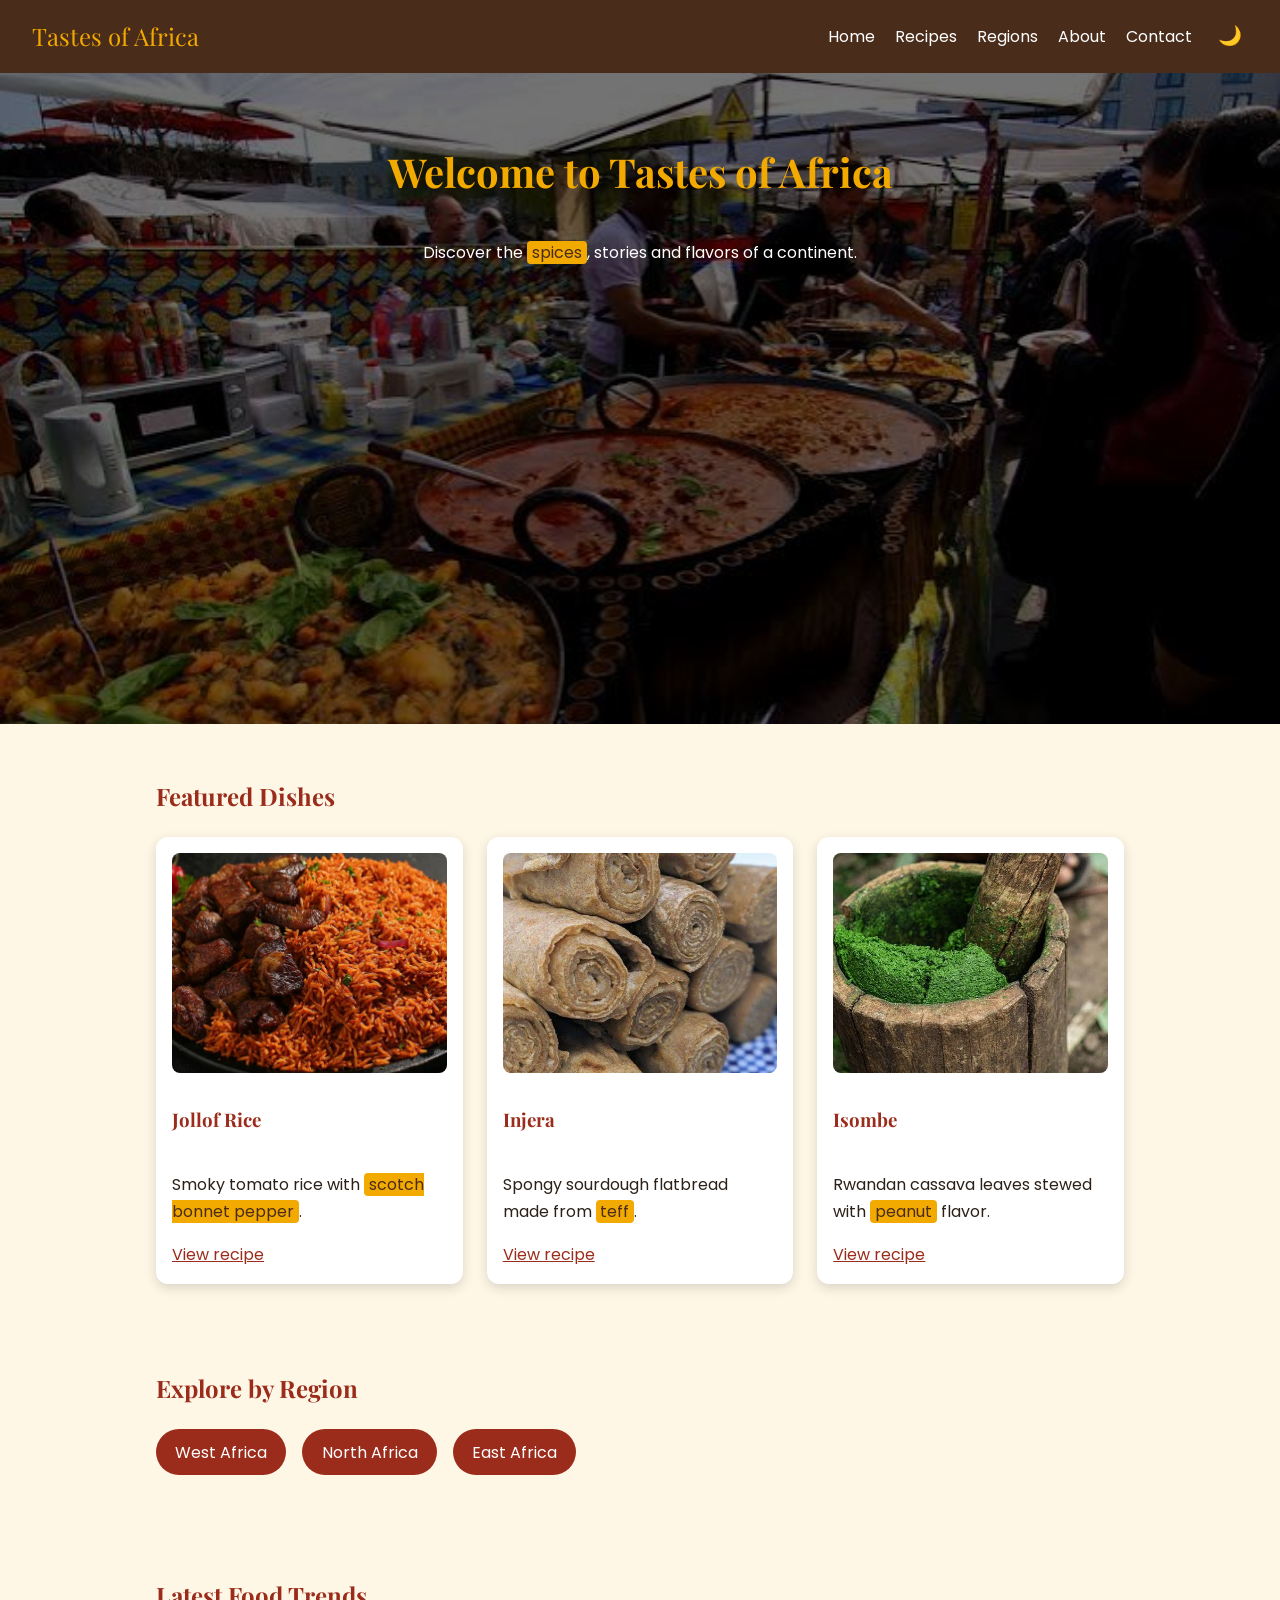
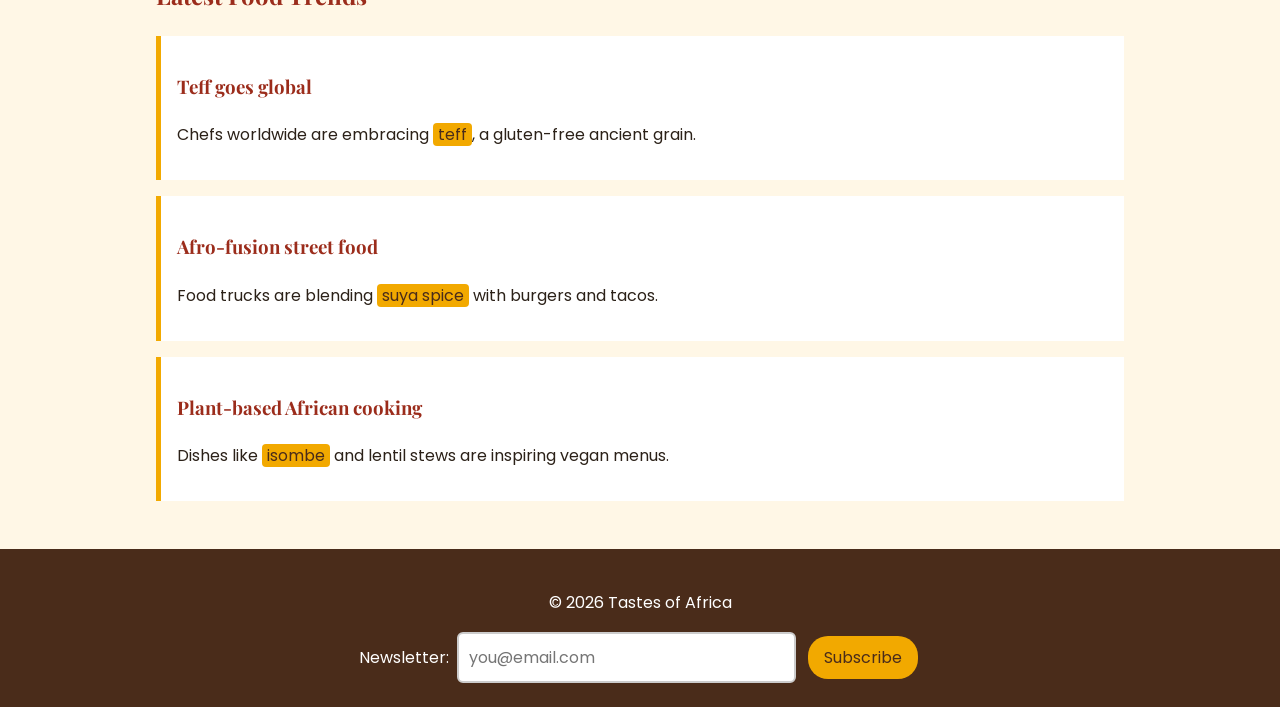
==== index.html @ bfbeebb4 "Updated the styles: image sizes and card alignment" ====
<!DOCTYPE html>
<html lang="en">
<head>
  <meta charset="UTF-8">
  <meta name="viewport" content="width=device-width, initial-scale=1.0">
  <title>Home | Tastes of Africa</title>
  <link rel="preconnect" href="https://fonts.googleapis.com">
  <link href="https://fonts.googleapis.com/css2?family=Playfair+Display:wght@700&family=Poppins:wght@400;500&display=swap" rel="stylesheet">
  <link rel="stylesheet" href="styles.css">
</head>
<body>

<header class="site-header">
  <a class="logo" href="index.html">Tastes of Africa</a>
  <nav>
    <a href="index.html">Home</a>
    <a href="recipes.html">Recipes</a>
    <a href="regions.html">Regions</a>
    <a href="about.html">About</a>
    <a href="contact.html">Contact</a>
    <button id="theme-toggle" aria-label="Toggle dark mode">🌙</button>
  </nav>
</header>

<main>
  <section class="hero">
    <div class="hero-overlay">
      <h1>Welcome to Tastes of Africa</h1>
      <p>Discover the <mark>spices</mark>, stories and flavors of a continent.</p>
      <div class="video-wrap">
        <iframe src="https://www.youtube.com/embed/1zyDUkdVZ0E" title="Exploring the richness of African cuisine and traditional foods" allowfullscreen></iframe>
      </div>
    </div>
  </section>

  <section class="container">
    <h2>Featured Dishes</h2>
    <div class="card-grid">
      <figure class="card">
        <img src="images/jollof.jpg" alt="A pot of West African jollof rice">
        <figcaption>
          <h3>Jollof Rice</h3>
          <p>Smoky tomato rice with <mark>scotch bonnet pepper</mark>.</p>
          <a href="jollof.html">View recipe</a>
        </figcaption>
      </figure>
      <figure class="card">
        <img src="images/injera.jpg" alt="Injera served with Ethiopian stews">
        <figcaption>
          <h3>Injera</h3>
          <p>Spongy sourdough flatbread made from <mark>teff</mark>.</p>
          <a href="injera.html">View recipe</a>
        </figcaption>
      </figure>
      <figure class="card">
        <img src="images/isombe.jpg" alt="Isombe, a cassava leaves stew from Rwanda">
        <figcaption>
          <h3>Isombe</h3>
          <p>Rwandan cassava leaves stewed with <mark>peanut</mark> flavor.</p>
          <a href="isombe.html">View recipe</a>
        </figcaption>
      </figure>
    </div>
  </section>

  <section class="container">
    <h2>Explore by Region</h2>
    <ul class="region-links">
      <li><a href="regions.html#west">West Africa</a></li>
      <li><a href="regions.html#north">North Africa</a></li>
      <li><a href="regions.html#east">East Africa</a></li>
    </ul>
  </section>

  <section class="container">
    <h2>Latest Food Trends</h2>
    <article class="trend">
      <h3>Teff goes global</h3>
      <p>Chefs worldwide are embracing <mark>teff</mark>, a gluten-free ancient grain.</p>
    </article>
    <article class="trend">
      <h3>Afro-fusion street food</h3>
      <p>Food trucks are blending <mark>suya spice</mark> with burgers and tacos.</p>
    </article>
    <article class="trend">
      <h3>Plant-based African cooking</h3>
      <p>Dishes like <mark>isombe</mark> and lentil stews are inspiring vegan menus.</p>
    </article>
  </section>
</main>

<footer class="site-footer">
  <p>&copy; 2026 Tastes of Africa</p>
  <form id="newsletter" class="newsletter">
    <label for="news-email">Newsletter:</label>
    <input type="email" id="news-email" placeholder="you@email.com" required>
    <button type="submit">Subscribe</button>
  </form>
</footer>

<script src="script.js"></script>
</body>
</html>
---- styles.css ----
:root {
  --yellow: #f2a900;
  --red: #9b2c1b;
  --brown: #4a2c1a;
  --cream: #fff7e6;
  --text: #2b2118;
  --card: #ffffff;
}

body.dark {
  --cream: #1f1611;
  --text: #f5e9d8;
  --card: #2e2119;
}

* {
  box-sizing: border-box;
}

body {
  margin: 0;
  font-family: 'Poppins', sans-serif;
  font-size: 1rem;
  line-height: 1.7;
  background: var(--cream);
  color: var(--text);
}

h1, h2, h3 {
  font-family: 'Playfair Display', serif;
  color: var(--red);
}

body.dark h1,
body.dark h2,
body.dark h3 {
  color: var(--yellow);
}

img {
  max-width: 100%;
  height: auto;
}

a {
  color: var(--red);
}

body.dark a {
  color: var(--yellow);
}

.container {
  max-width: 1000px;
  margin: 0 auto;
  padding: 2rem 1rem;
}

.site-header {
  display: flex;
  flex-wrap: wrap;
  justify-content: space-between;
  align-items: center;
  background: var(--brown);
  padding: 1rem 2rem;
}

.logo {
  color: var(--yellow);
  font-family: 'Playfair Display', serif;
  font-size: 1.5rem;
  text-decoration: none;
}

nav a {
  color: #fff;
  margin-left: 1rem;
  text-decoration: none;
  transition: color 0.3s;
}

nav a:hover {
  color: var(--yellow);
  text-decoration: underline;
}

#theme-toggle {
  margin-left: 1rem;
  background: none;
  border: none;
  font-size: 1.2rem;
  cursor: pointer;
}

.hero {
  background: linear-gradient(rgba(0, 0, 0, 0.55), rgba(0, 0, 0, 0.55)), url('images/hero.jpg') center/cover;
  min-height: 70vh;
  display: flex;
  align-items: center;
  justify-content: center;
  text-align: center;
  color: #fff;
  padding: 2rem 1rem;
}

.hero h1 {
  color: var(--yellow);
  font-size: 2.5rem;
}

.hero-overlay {
  max-width: 700px;
  width: 100%;
}

.video-wrap {
  position: relative;
  padding-bottom: 56.25%;
  height: 0;
  margin: 1rem 0;
}

.video-wrap iframe {
  position: absolute;
  inset: 0;
  width: 100%;
  height: 100%;
  border: 0;
  border-radius: 10px;
}

.card-grid {
  display: grid;
  grid-template-columns: repeat(auto-fit, minmax(240px, 1fr));
  gap: 1.5rem;
}

.card {
  background: var(--card);
  border-radius: 12px;
  padding: 1rem;
  margin: 0;
  box-shadow: 0 4px 12px rgba(0, 0, 0, 0.15);
  transition: transform 0.3s;
  display: flex;
  flex-direction: column;
}

.card:hover {
  transform: translateY(-5px);
}

.card img {
  width: 100%;
  height: 220px;
  object-fit: cover;
  border-radius: 8px;
  display: block;
  margin-bottom: 0.8rem;
}

.card figcaption {
  display: flex;
  flex-direction: column;
  flex-grow: 1;
}

.card .fav-btn {
  margin-top: auto;
  align-self: flex-start;
}

.recipe-img {
  width: 100%;
  max-height: 400px;
  object-fit: cover;
  border-radius: 12px;
  margin-bottom: 1rem;
}

mark {
  background: var(--yellow);
  color: var(--brown);
  padding: 0 0.3rem;
  border-radius: 4px;
}

.region-links {
  display: flex;
  gap: 1rem;
  list-style: none;
  padding: 0;
  flex-wrap: wrap;
}

.region-links a {
  display: inline-block;
  background: var(--red);
  color: #fff;
  padding: 0.6rem 1.2rem;
  border-radius: 25px;
  text-decoration: none;
}

body.dark .region-links a {
  color: #fff;
}

.trend {
  background: var(--card);
  border-left: 5px solid var(--yellow);
  padding: 1rem;
  margin-bottom: 1rem;
}

table {
  border-collapse: collapse;
  width: 100%;
  max-width: 500px;
}

th, td {
  border: 1px solid var(--brown);
  padding: 0.5rem;
  text-align: left;
}

th {
  background: var(--brown);
  color: #fff;
}

details {
  background: var(--card);
  padding: 0.8rem;
  margin: 0.5rem 0;
  border-radius: 8px;
}

summary {
  cursor: pointer;
  font-weight: 500;
}

.mission {
  font-size: 1.3rem;
  font-style: italic;
  border-left: 5px solid var(--red);
  padding-left: 1rem;
  margin-left: 0;
}

.filters {
  margin-bottom: 1.5rem;
}

.filter-btn,
.fav-btn,
button[type="submit"] {
  background: var(--brown);
  color: #fff;
  border: none;
  padding: 0.5rem 1rem;
  border-radius: 20px;
  cursor: pointer;
  margin: 0.2rem;
  font: inherit;
}

.filter-btn.active,
.filter-btn:hover {
  background: var(--red);
}

.fav-btn {
  background: #ccc;
  color: #333;
}

.fav-btn.active {
  background: #e0245e;
  color: #fff;
}

.hidden {
  display: none;
}

form {
  display: flex;
  flex-direction: column;
  max-width: 500px;
}

input,
select,
textarea {
  padding: 0.6rem;
  margin-bottom: 1rem;
  border: 2px solid #ccc;
  border-radius: 6px;
  font: inherit;
}

input:focus,
select:focus,
textarea:focus {
  outline: none;
  border-color: var(--yellow);
  box-shadow: 0 0 6px var(--yellow);
}

.error {
  color: #c0392b;
  font-weight: 500;
}

.confirmation {
  background: var(--yellow);
  color: var(--brown);
  padding: 1rem;
  border-radius: 8px;
  font-size: 1.2rem;
}

.site-footer {
  background: var(--brown);
  color: #fff;
  text-align: center;
  padding: 1.5rem 1rem;
}

.newsletter {
  flex-direction: row;
  justify-content: center;
  align-items: center;
  gap: 0.5rem;
  flex-wrap: wrap;
  max-width: none;
}

.newsletter input {
  margin: 0;
  color: #2b2118;
}

.newsletter button {
  background: var(--yellow);
  color: var(--brown);
}

@media (max-width: 600px) {
  .site-header {
    flex-direction: column;
    gap: 0.5rem;
  }

  nav a {
    margin: 0 0.5rem;
  }

  .hero h1 {
    font-size: 1.8rem;
  }
}
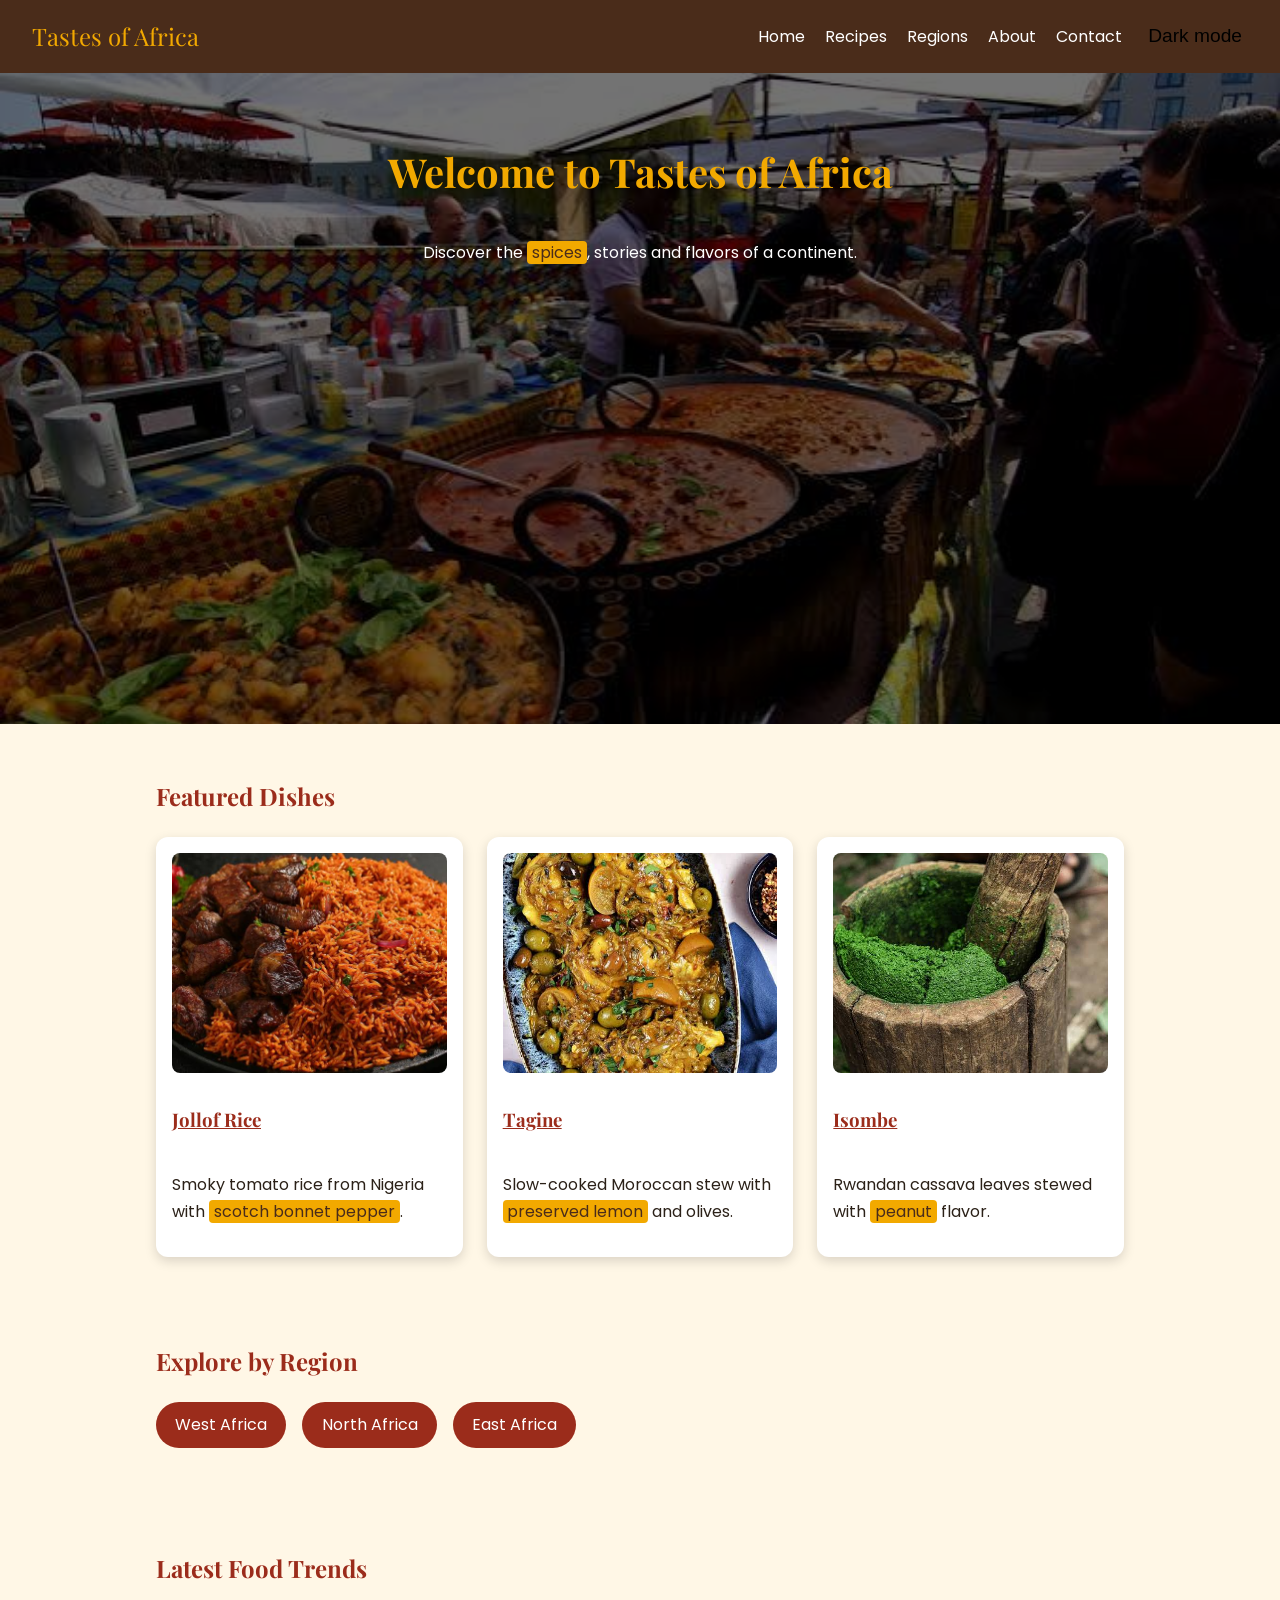
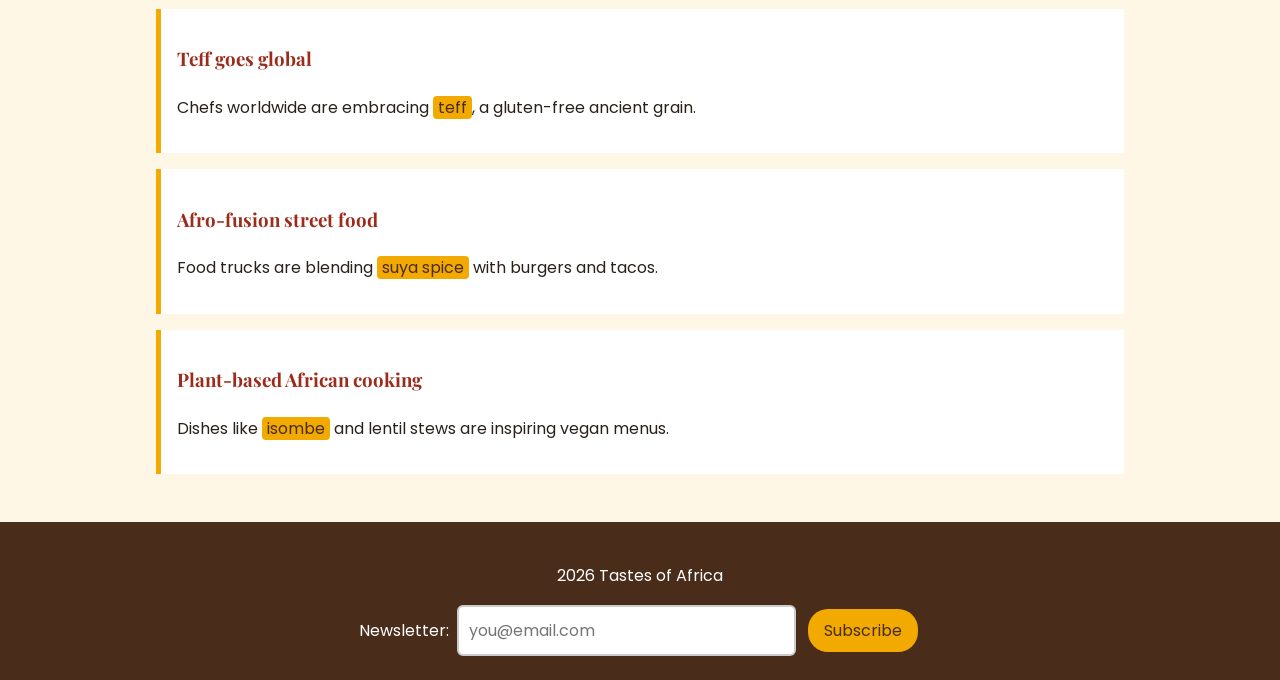
==== commit a80ff319: "Updated home page" ====
--- a/index.html
+++ b/index.html
@@ -4,12 +4,14 @@
   <meta charset="UTF-8">
   <meta name="viewport" content="width=device-width, initial-scale=1.0">
   <title>Home | Tastes of Africa</title>
+  <!-- Google Fonts -->
   <link rel="preconnect" href="https://fonts.googleapis.com">
   <link href="https://fonts.googleapis.com/css2?family=Playfair+Display:wght@700&family=Poppins:wght@400;500&display=swap" rel="stylesheet">
   <link rel="stylesheet" href="styles.css">
 </head>
 <body>
 
+<!-- Site header and navigation -->
 <header class="site-header">
   <a class="logo" href="index.html">Tastes of Africa</a>
   <nav>
@@ -18,11 +20,12 @@
     <a href="regions.html">Regions</a>
     <a href="about.html">About</a>
     <a href="contact.html">Contact</a>
-    <button id="theme-toggle" aria-label="Toggle dark mode">🌙</button>
+    <button id="theme-toggle" aria-label="Switch to dark mode">🌙 Dark mode</button>
   </nav>
 </header>
 
 <main>
+  <!-- Hero section with background image and intro video -->
   <section class="hero">
     <div class="hero-overlay">
       <h1>Welcome to Tastes of Africa</h1>
@@ -33,45 +36,45 @@
     </div>
   </section>
 
+  <!-- Featured dishes -->
   <section class="container">
     <h2>Featured Dishes</h2>
     <div class="card-grid">
       <figure class="card">
         <img src="images/jollof.jpg" alt="A pot of West African jollof rice">
         <figcaption>
-          <h3>Jollof Rice</h3>
-          <p>Smoky tomato rice with <mark>scotch bonnet pepper</mark>.</p>
-          <a href="jollof.html">View recipe</a>
+          <h3><a href="jollof.html">Jollof Rice</a></h3>
+          <p>Smoky tomato rice from Nigeria with <mark>scotch bonnet pepper</mark>.</p>
         </figcaption>
       </figure>
       <figure class="card">
-        <img src="images/injera.jpg" alt="Injera served with Ethiopian stews">
+        <img src="images/tagine.jpg" alt="Moroccan chicken tagine in a clay pot">
         <figcaption>
-          <h3>Injera</h3>
-          <p>Spongy sourdough flatbread made from <mark>teff</mark>.</p>
-          <a href="injera.html">View recipe</a>
+          <h3><a href="tagine.html">Tagine</a></h3>
+          <p>Slow-cooked Moroccan stew with <mark>preserved lemon</mark> and olives.</p>
         </figcaption>
       </figure>
       <figure class="card">
         <img src="images/isombe.jpg" alt="Isombe, a cassava leaves stew from Rwanda">
         <figcaption>
-          <h3>Isombe</h3>
+          <h3><a href="isombe.html">Isombe</a></h3>
           <p>Rwandan cassava leaves stewed with <mark>peanut</mark> flavor.</p>
-          <a href="isombe.html">View recipe</a>
         </figcaption>
       </figure>
     </div>
   </section>
 
+  <!-- Links to region pages -->
   <section class="container">
     <h2>Explore by Region</h2>
     <ul class="region-links">
-      <li><a href="regions.html#west">West Africa</a></li>
-      <li><a href="regions.html#north">North Africa</a></li>
-      <li><a href="regions.html#east">East Africa</a></li>
+      <li><a href="west-africa.html">West Africa</a></li>
+      <li><a href="north-africa.html">North Africa</a></li>
+      <li><a href="east-africa.html">East Africa</a></li>
     </ul>
   </section>
 
+  <!-- Latest food trends -->
   <section class="container">
     <h2>Latest Food Trends</h2>
     <article class="trend">
@@ -89,8 +92,9 @@
   </section>
 </main>
 
+<!-- Footer with newsletter signup -->
 <footer class="site-footer">
-  <p>&copy; 2026 Tastes of Africa</p>
+  <p> 2026 Tastes of Africa</p>
   <form id="newsletter" class="newsletter">
     <label for="news-email">Newsletter:</label>
     <input type="email" id="news-email" placeholder="you@email.com" required>
